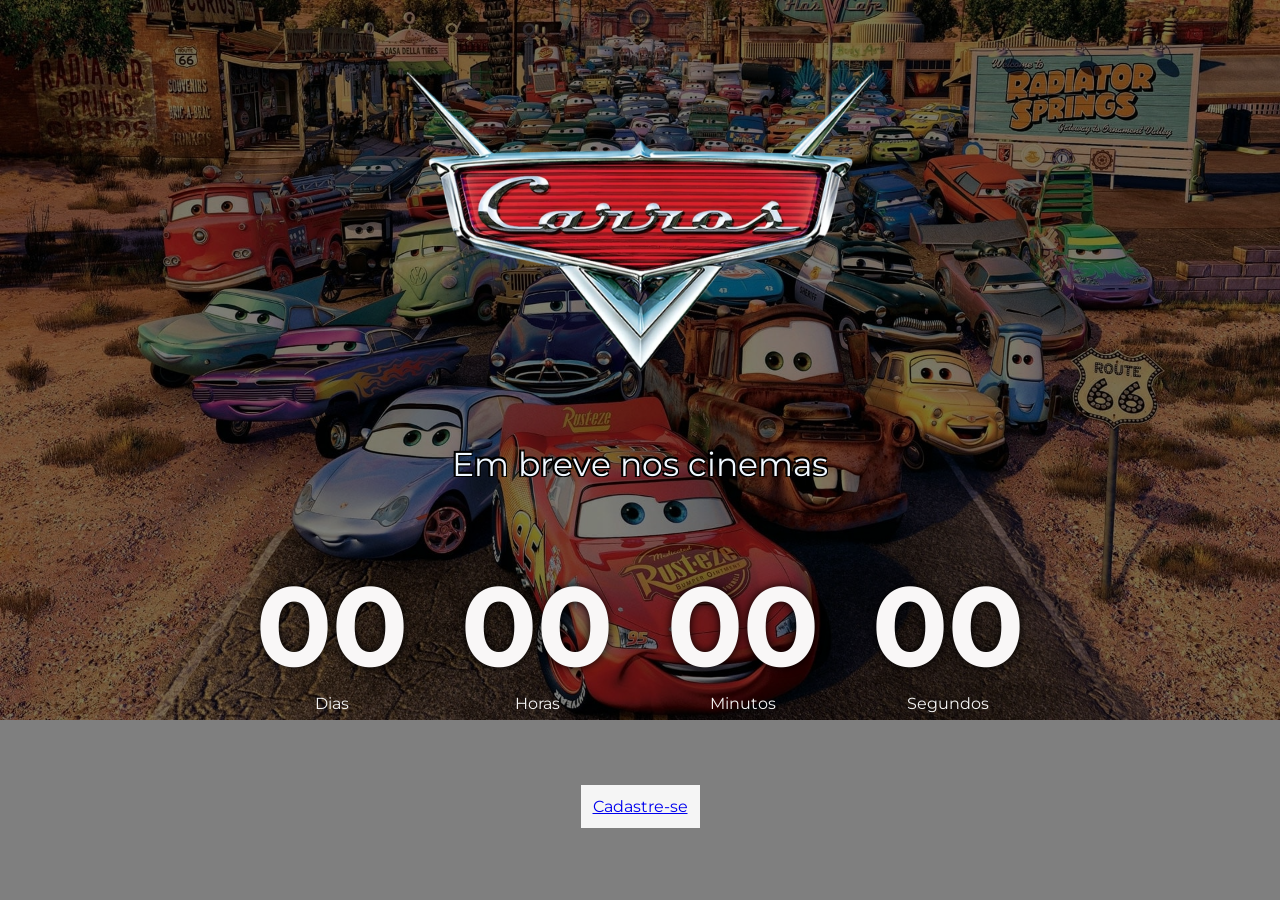
==== projeto-contador/index.html @ 49c879bf "Add files via upload" ====
<!DOCTYPE html>
<html lang="pt-br">
<head>
    <meta charset="UTF-8">
    <meta name="viewport" content="width=device-width, initial-scale=1.0">
    <link rel="stylesheet" href="./css/style.css">
    <!-- <link rel="stylesheet" href="/css/bootstrap.css"> -->
    <link href="https://fonts.googleapis.com/css2?family=Montserrat:wght@700&display=swap" rel="stylesheet">  
    <link rel="stylesheet" href="style.css">
    <title>Contador</title>
</head>
<body>
    <div class="container">
        <img src="imgs/logo.png" alt="logo" class="logo">
        <div class='title'>            
            <p>Em breve nos cinemas</p>
        </div>

        <div class="countdown">
            <div >
                <h1 id="dias">00</h1>
                <p>Dias</p>
            </div>
            <div>
                <h1 id="horas">00</h1>
                <p>Horas</p>
            </div>
            <div>
                <h1  id="minutos">00</h1>
                <p>Minutos</p>
            </div>
            <div>
                <h1 id="segundos">00</h1>
                <p>Segundos</p>
            </div>
        </div>

        <div class='button' id='btnCadastrar'>            
            <a href="detalhes.html"><p>Cadastre-se</p></a>
        </div>
    </div>

    <script src="js.js"></script>
</body>
</html>
---- projeto-contador/style.css ----
*{
    margin:0;
    padding: 0;
    box-sizing: border-box;
}


body{
    /* background-image: url('/assets/bg-contador.png');  */
    background-image: url('imgs/personagens.jpg');
    /* background-image: url('./bg-contador.png'); */
    background-size: 100%;
    background-repeat: no-repeat;
    color: whitesmoke;
    font-family: 'Montserrat', sans-serif;
    /* user-select: none; */
}
.logo{
    width: 467px;
    height: 300px;
}
.normal{
    background-color: #ffff;
}
.container{
    display: flex;
    flex-direction: column;
    width: 100vw;
    height: 100vh;
    align-items: center;
    justify-content: space-evenly;
    text-align: center;
    background-color: #00000080;
}

h3{
    font-size: 20px;
}
.title {
    font-size: calc(10px + 3vw);
    color: rgb(213, 49, 49);
}

.title p {
    font-size: calc(20px + 1vw);
    color: rgb(240, 248, 255);
    text-shadow: 
    -2px -2px 0 #000,  
     1px -2px 0 #000,
    -2px  1px 0 #000,
     1px  1px 0 #000;
}

.countdown{
    display: flex;
    width: 60vw;
    justify-content: space-between;
    flex-wrap: wrap;
}

.countdown h1{
    font-size: calc(10px + 8vw);
    color: rgb(249, 247, 247);
    text-shadow: 0 0 10px  rgb(0, 0, 0);
}

.button{
    background-color: whitesmoke;
    color: black;
    padding: 10px;
    cursor: pointer;
    border: solid 2px whitesmoke;
}

.button:hover {
    background-color: black;
    color: whitesmoke;
}
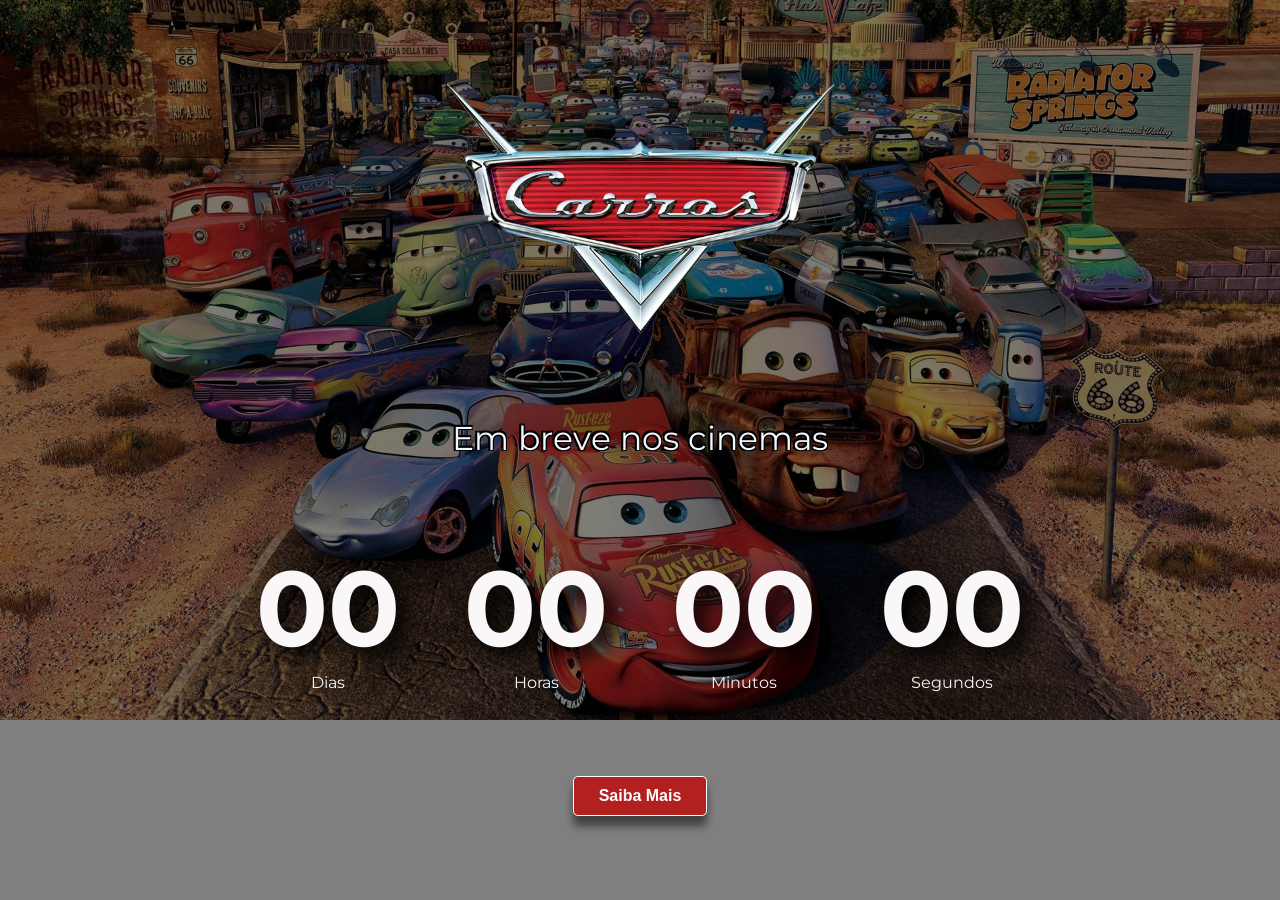
==== commit c0e55b77: "Add files via upload" ====
--- a/projeto-contador/index.html
+++ b/projeto-contador/index.html
@@ -35,10 +35,7 @@
             </div>
         </div>
 
-        <div class='button' id='btnCadastrar'>            
-            <a href="detalhes.html"><p>Cadastre-se</p></a>
-        </div>
-    </div>
+        <button class="botao">Saiba Mais</button>
 
     <script src="js.js"></script>
 </body>
--- a/projeto-contador/style.css
+++ b/projeto-contador/style.css
@@ -16,8 +16,8 @@
     /* user-select: none; */
 }
 .logo{
-    width: 467px;
-    height: 300px;
+    width: 387px;
+    height: 250px;
 }
 .normal{
     background-color: #ffff;
@@ -59,20 +59,28 @@
 }
 
 .countdown h1{
-    font-size: calc(10px + 8vw);
+    font-size: calc(10px + 7.5vw);
     color: rgb(249, 247, 247);
-    text-shadow: 0 0 10px  rgb(0, 0, 0);
+     text-shadow: 
+    -2px -2px 0 #000,  
+     1px -2px 0 #000,
+    -2px  1px 0 #000,
+     1px  1px 0 #000;
+     text-shadow: 10px 10px 20px black;
 }
 
-.button{
-    background-color: whitesmoke;
-    color: black;
-    padding: 10px;
+.botao {
+    background-color: #b32020;
+    color: white;
+    border: 1px solid white;
+    padding: 10px 25px;
+    border-radius: 5px;
+    font-size: 16px;
+    font-weight: bold;
     cursor: pointer;
-    border: solid 2px whitesmoke;
+     box-shadow: 0 10px 8px rgba(0, 0, 0, 0.5);
 }
-
-.button:hover {
-    background-color: black;
-    color: whitesmoke;
+.botao:hover {
+    background-color: #8f1818;
+    box-shadow: 0 6px 15px rgba(0, 0, 0, 0.8);
 }
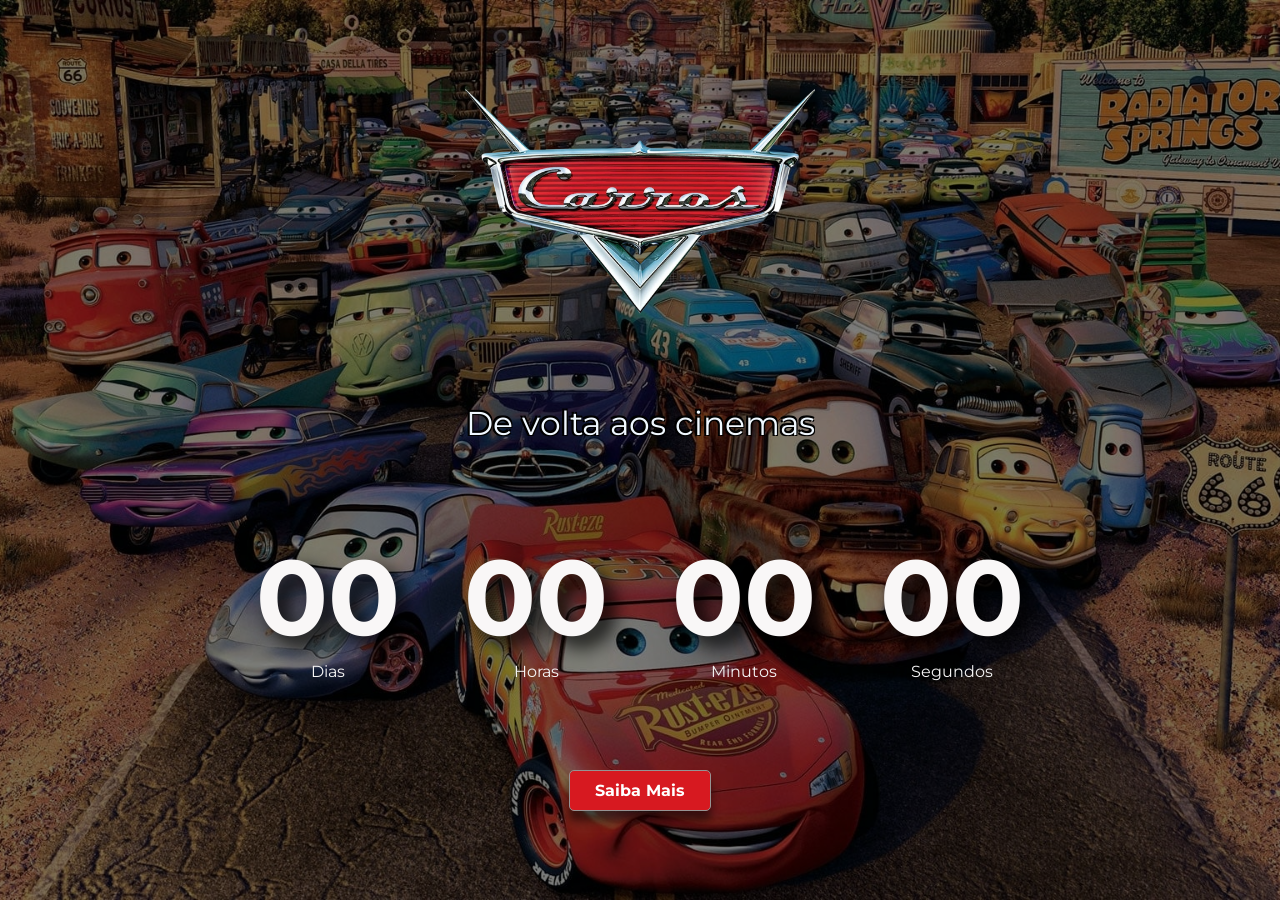
==== commit b5ba2716: "projeto final" ====
--- a/projeto-contador/index.html
+++ b/projeto-contador/index.html
@@ -13,7 +13,7 @@
     <div class="container">
         <img src="imgs/logo.png" alt="logo" class="logo">
         <div class='title'>            
-            <p>Em breve nos cinemas</p>
+            <p>De volta aos cinemas</p>
         </div>
 
         <div class="countdown">
@@ -35,7 +35,7 @@
             </div>
         </div>
 
-        <button class="botao">Saiba Mais</button>
+        <a href="detalhes.html" class="botao">Saiba Mais</a>
 
     <script src="js.js"></script>
 </body>
--- a/projeto-contador/style.css
+++ b/projeto-contador/style.css
@@ -5,19 +5,18 @@
 }
 
 
-body{
-    /* background-image: url('/assets/bg-contador.png');  */
+body {
     background-image: url('imgs/personagens.jpg');
-    /* background-image: url('./bg-contador.png'); */
-    background-size: 100%;
+    background-size: cover;
+    background-position: center;
     background-repeat: no-repeat;
+    background-attachment: fixed;
     color: whitesmoke;
     font-family: 'Montserrat', sans-serif;
-    /* user-select: none; */
 }
-.logo{
-    width: 387px;
-    height: 250px;
+.logo {
+    width: 350px;
+    height: auto;
 }
 .normal{
     background-color: #ffff;
@@ -70,17 +69,21 @@
 }
 
 .botao {
-    background-color: #b32020;
+    background-color:  #D71920;
     color: white;
-    border: 1px solid white;
+    border: 1px solid rgb(150, 147, 147);
     padding: 10px 25px;
     border-radius: 5px;
     font-size: 16px;
     font-weight: bold;
     cursor: pointer;
-     box-shadow: 0 10px 8px rgba(0, 0, 0, 0.5);
+    box-shadow: 0 10px 8px rgba(0, 0, 0, 0.5);
+    text-decoration: none;
+    display: inline-block;
 }
+
 .botao:hover {
     background-color: #8f1818;
+    color: white;
     box-shadow: 0 6px 15px rgba(0, 0, 0, 0.8);
 }
